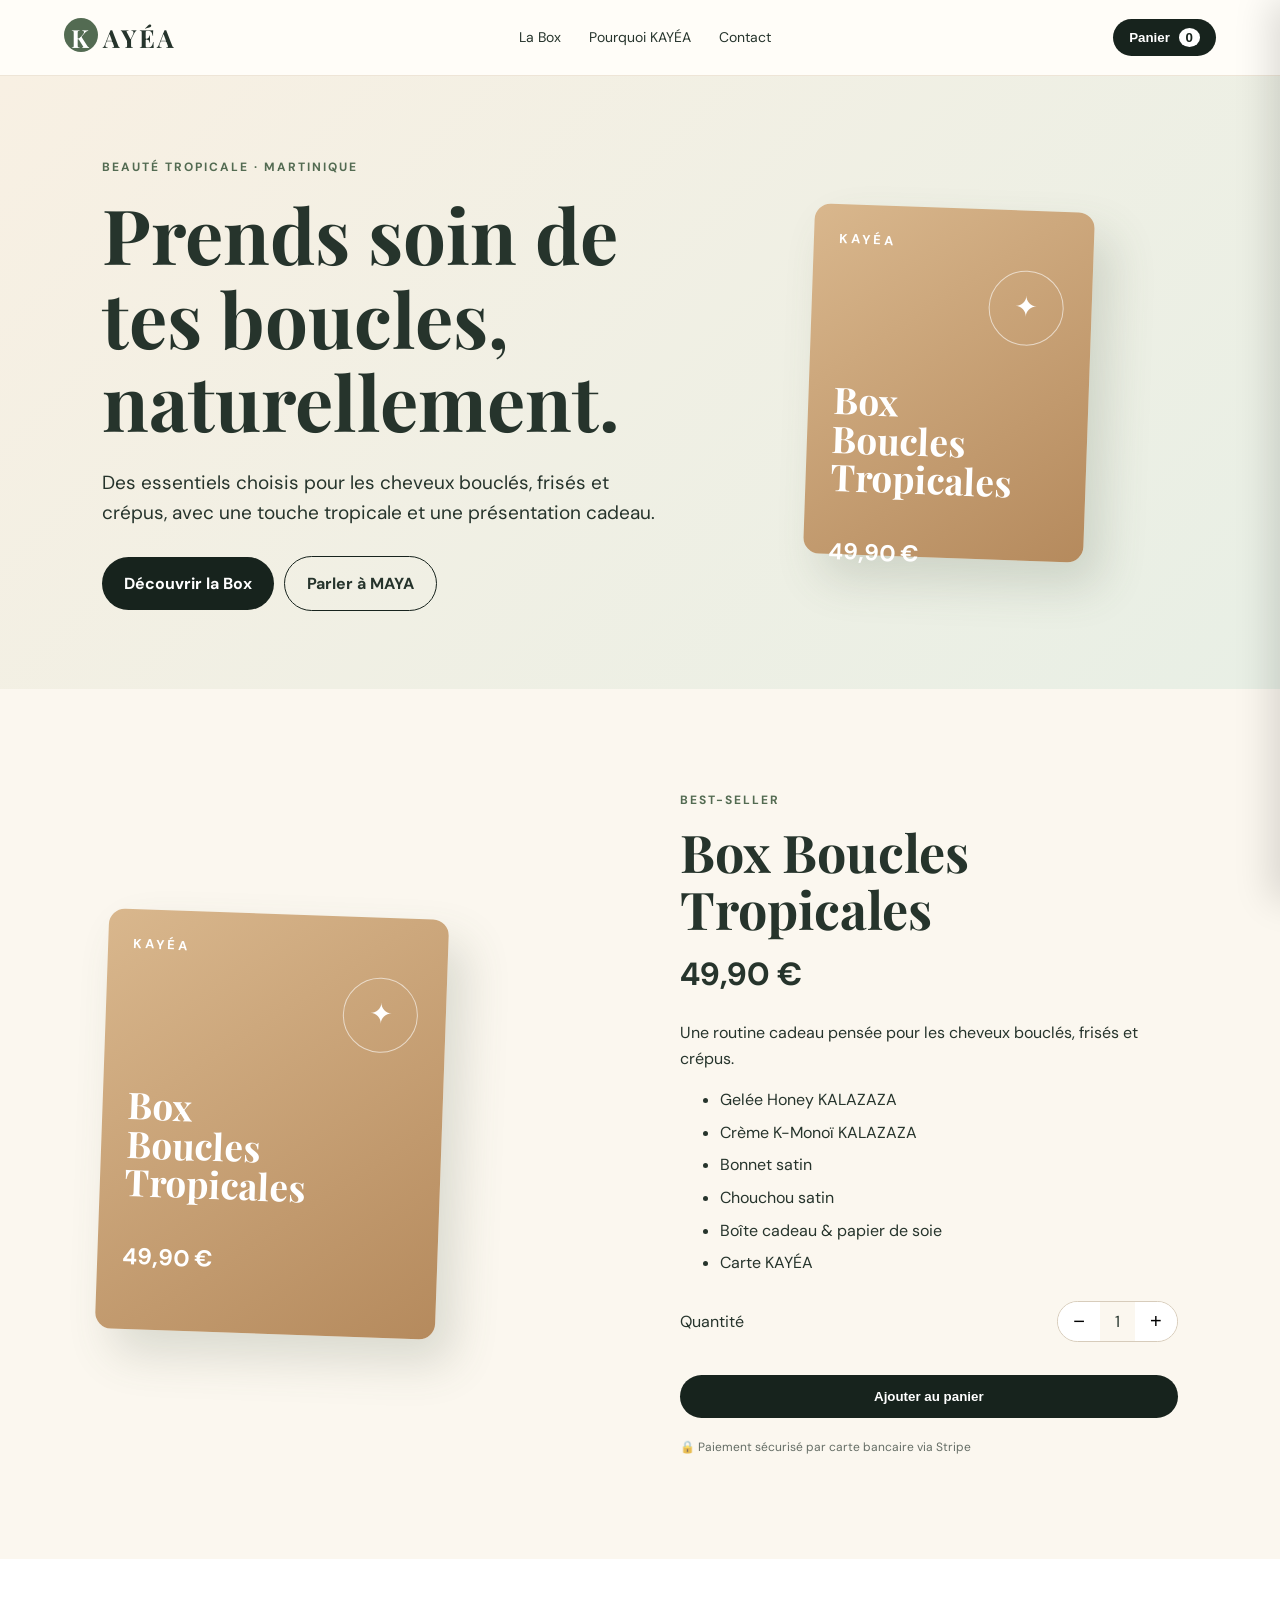
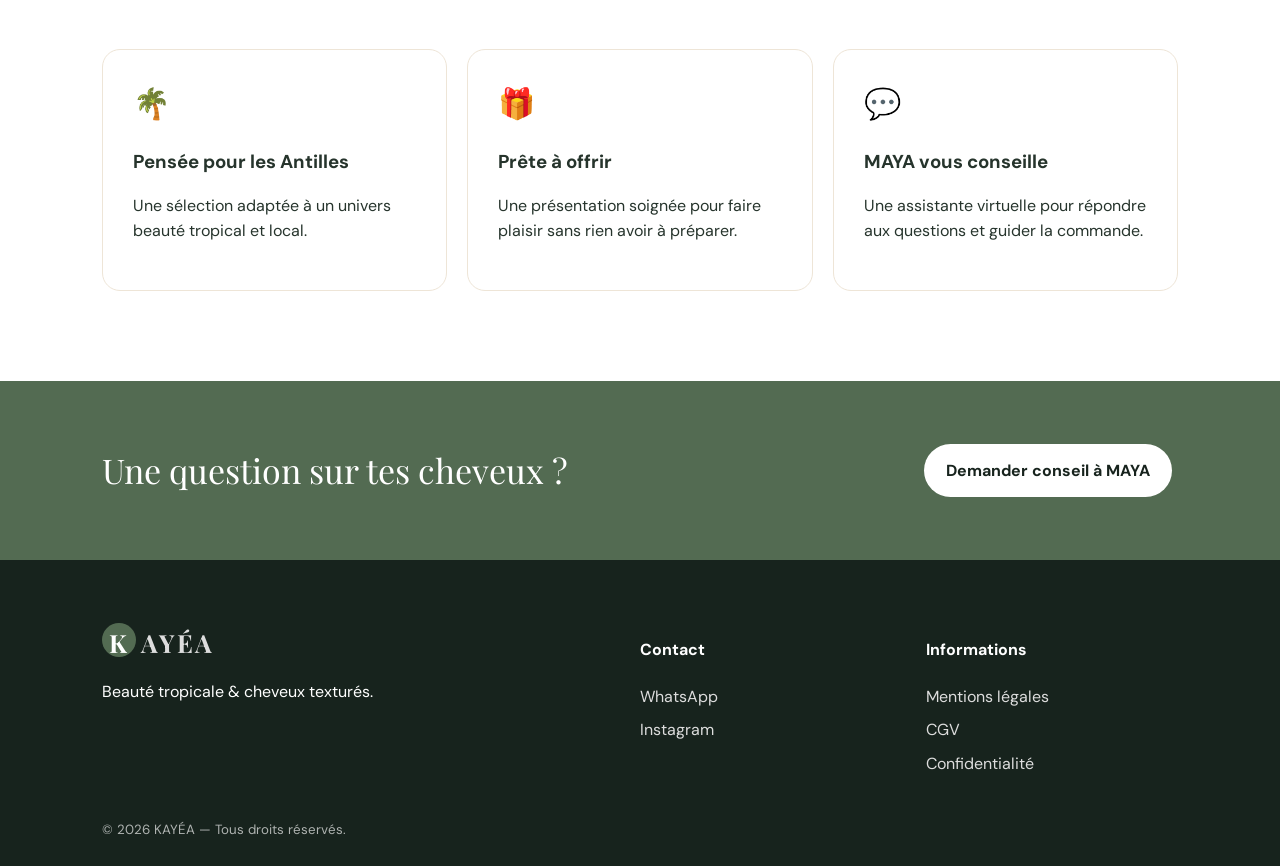
==== index.html @ e31b0b19 "Add files via upload" ====
<!doctype html>
<html lang="fr">
<head>
  <meta charset="utf-8">
  <meta name="viewport" content="width=device-width,initial-scale=1">
  <meta name="description" content="KAYÉA — Beauté tropicale & cheveux texturés en Martinique.">
  <title>KAYÉA — Beauté tropicale</title>
  <link rel="stylesheet" href="style.css">
</head>
<body>
<header class="top">
  <a class="logo" href="#"><span>K</span>AYÉA</a>
  <nav>
    <a href="#produit">La Box</a>
    <a href="#pourquoi">Pourquoi KAYÉA</a>
    <a href="#contact">Contact</a>
  </nav>
  <button class="cart-btn" id="cartOpen">Panier <b id="cartCount">0</b></button>
</header>

<main>
  <section class="hero">
    <div class="hero-copy">
      <p class="eyebrow">BEAUTÉ TROPICALE · MARTINIQUE</p>
      <h1>Prends soin de tes boucles, naturellement.</h1>
      <p class="lead">Des essentiels choisis pour les cheveux bouclés, frisés et crépus, avec une touche tropicale et une présentation cadeau.</p>
      <a class="btn primary" href="#produit">Découvrir la Box</a>
      <a class="btn ghost" href="https://wa.me/59600000000?text=Bonjour%20MAYA%2C%20je%20souhaite%20des%20informations%20sur%20la%20Box%20Boucles%20Tropicales." target="_blank" rel="noopener">Parler à MAYA</a>
    </div>
    <div class="hero-card">
      <div class="box-art">
        <div class="ribbon">KAYÉA</div>
        <div class="jar">✦</div>
        <h3>Box<br>Boucles<br>Tropicales</h3>
        <strong>49,90 €</strong>
      </div>
    </div>
  </section>

  <section id="produit" class="section product-section">
    <div class="product-visual">
      <div class="box-art large">
        <div class="ribbon">KAYÉA</div>
        <div class="jar">✦</div>
        <h3>Box<br>Boucles<br>Tropicales</h3>
        <strong>49,90 €</strong>
      </div>
    </div>
    <div class="product-info">
      <p class="eyebrow">BEST-SELLER</p>
      <h2>Box Boucles Tropicales</h2>
      <div class="price">49,90 €</div>
      <p>Une routine cadeau pensée pour les cheveux bouclés, frisés et crépus.</p>
      <ul>
        <li>Gelée Honey KALAZAZA</li>
        <li>Crème K-Monoï KALAZAZA</li>
        <li>Bonnet satin</li>
        <li>Chouchou satin</li>
        <li>Boîte cadeau & papier de soie</li>
        <li>Carte KAYÉA</li>
      </ul>
      <div class="qty-row">
        <label>Quantité</label>
        <div class="qty">
          <button id="minus">−</button><span id="qty">1</span><button id="plus">+</button>
        </div>
      </div>
      <button class="btn primary wide" id="addCart">Ajouter au panier</button>
      <p class="secure">🔒 Paiement sécurisé par carte bancaire via Stripe</p>
    </div>
  </section>

  <section id="pourquoi" class="section cards">
    <div><span>🌴</span><h3>Pensée pour les Antilles</h3><p>Une sélection adaptée à un univers beauté tropical et local.</p></div>
    <div><span>🎁</span><h3>Prête à offrir</h3><p>Une présentation soignée pour faire plaisir sans rien avoir à préparer.</p></div>
    <div><span>💬</span><h3>MAYA vous conseille</h3><p>Une assistante virtuelle pour répondre aux questions et guider la commande.</p></div>
  </section>

  <section class="banner">
    <p>Une question sur tes cheveux ?</p>
    <a class="btn light" href="https://wa.me/59600000000?text=Bonjour%20MAYA%2C%20j%27aimerais%20des%20conseils%20pour%20mes%20cheveux." target="_blank" rel="noopener">Demander conseil à MAYA</a>
  </section>
</main>

<footer id="contact">
  <div><a class="logo" href="#"><span>K</span>AYÉA</a><p>Beauté tropicale & cheveux texturés.</p></div>
  <div><h4>Contact</h4><a href="https://wa.me/59600000000" target="_blank" rel="noopener">WhatsApp</a><a href="https://instagram.com/kayea.mq" target="_blank" rel="noopener">Instagram</a></div>
  <div><h4>Informations</h4><a href="mentions-legales.html">Mentions légales</a><a href="cgv.html">CGV</a><a href="politique-confidentialite.html">Confidentialité</a></div>
  <small>© <span id="year"></span> KAYÉA — Tous droits réservés.</small>
</footer>

<div class="overlay" id="overlay"></div>
<aside class="cart" id="cart">
  <button class="close" id="cartClose">×</button>
  <h2>Ton panier</h2>
  <div id="cartItems"></div>
  <div class="total"><span>Total</span><strong id="cartTotal">0,00 €</strong></div>
  <a id="payBtn" class="btn primary wide" href="#" target="_blank" rel="noopener">Payer par carte</a>
  <a class="btn whatsapp wide" href="https://wa.me/59600000000?text=Bonjour%20KAY%C3%89A%2C%20je%20souhaite%20passer%20commande." target="_blank" rel="noopener">Commander / question WhatsApp</a>
  <p class="note">Le bouton « Payer par carte » doit être relié à ton lien Stripe Payment Link avant la mise en ligne.</p>
</aside>
<script src="config.js"></script>
<script src="script.js"></script>
</body>
</html>
---- style.css ----
@import url('https://fonts.googleapis.com/css2?family=DM+Sans:wght@400;500;600;700&family=Playfair+Display:wght@600;700&display=swap');
:root{--ink:#26342c;--cream:#fbf7ef;--sand:#eadbc6;--leaf:#536b52;--dark:#17231d;--white:#fff}
*{box-sizing:border-box}html{scroll-behavior:smooth}body{margin:0;font-family:"DM Sans",sans-serif;color:var(--ink);background:var(--cream);line-height:1.6}
a{text-decoration:none;color:inherit}.top{height:76px;padding:0 5vw;display:flex;align-items:center;justify-content:space-between;background:#fffdf8;position:sticky;top:0;z-index:5;border-bottom:1px solid #eee5d7}
.logo{font-family:"Playfair Display",serif;font-size:25px;letter-spacing:2px;font-weight:700}.logo span{display:inline-grid;place-items:center;width:34px;height:34px;border-radius:50%;background:var(--leaf);color:#fff;margin-right:5px}
nav{display:flex;gap:28px;font-size:14px}nav a:hover{opacity:.65}.cart-btn{border:0;background:var(--dark);color:white;border-radius:999px;padding:11px 16px;font-weight:700}.cart-btn b{background:#fff;color:var(--dark);border-radius:50%;padding:2px 7px;margin-left:5px}
.hero{min-height:610px;padding:70px 8vw;display:grid;grid-template-columns:1.1fr .9fr;gap:60px;align-items:center;background:linear-gradient(135deg,#f8f0e3,#e8efe5)}
.eyebrow{font-size:12px;letter-spacing:2px;font-weight:700;color:var(--leaf)}h1,h2{font-family:"Playfair Display",serif;line-height:1.1}h1{font-size:clamp(44px,6vw,76px);max-width:760px;margin:15px 0 25px}.lead{font-size:19px;max-width:620px}
.btn{display:inline-block;border:0;border-radius:999px;padding:14px 22px;font-weight:700;cursor:pointer;margin:8px 6px 8px 0}.primary{background:var(--dark);color:#fff}.ghost{border:1px solid var(--dark)}.light{background:#fff;color:var(--dark)}
.hero-card{display:grid;place-items:center}.box-art{width:280px;height:350px;background:linear-gradient(145deg,#d9b78d,#b58a5d);border-radius:16px;box-shadow:18px 24px 45px #52604a30;padding:25px;position:relative;color:#fff;transform:rotate(2deg)}.box-art.large{width:340px;height:420px}.ribbon{letter-spacing:3px;font-weight:700;font-size:13px}.jar{position:absolute;right:28px;top:60px;border:1px solid #fff9;border-radius:50%;width:75px;height:75px;display:grid;place-items:center;font-size:28px}.box-art h3{font-family:"Playfair Display",serif;font-size:37px;line-height:1.05;margin-top:130px}.box-art strong{font-size:23px}
.section{padding:90px 8vw}.product-section{display:grid;grid-template-columns:1fr 1fr;gap:80px;align-items:center}.product-info h2{font-size:52px;margin:10px 0}.price{font-size:32px;font-weight:700;margin:12px 0 20px}.product-info li{margin:7px 0}.wide{width:100%;text-align:center;margin:8px 0}.qty-row{display:flex;justify-content:space-between;align-items:center;margin:25px 0}.qty{display:flex;align-items:center;border:1px solid #d7ccbb;border-radius:999px;overflow:hidden}.qty button{border:0;background:#fff;padding:8px 15px;font-size:20px}.qty span{min-width:35px;text-align:center}.secure,.note{font-size:12px;opacity:.7}
.cards{display:grid;grid-template-columns:repeat(3,1fr);gap:20px;background:#fff}.cards>div{padding:30px;border:1px solid #eee5d7;border-radius:18px}.cards span{font-size:30px}.cards h3{margin-bottom:5px}
.banner{padding:55px 8vw;background:var(--leaf);color:white;display:flex;align-items:center;justify-content:space-between;gap:25px}.banner p{font-family:"Playfair Display",serif;font-size:34px;margin:0}
footer{padding:55px 8vw 25px;background:var(--dark);color:#fff;display:grid;grid-template-columns:2fr 1fr 1fr;gap:35px}footer a{display:block;margin:8px 0;color:#ddd}footer small{grid-column:1/-1;opacity:.65}
.overlay{position:fixed;inset:0;background:#0008;display:none;z-index:8}.overlay.show{display:block}.cart{position:fixed;right:-430px;top:0;width:min(430px,100%);height:100vh;background:#fff;z-index:9;padding:30px;transition:right .25s;box-shadow:-10px 0 35px #0002;overflow:auto}.cart.open{right:0}.close{float:right;border:0;background:#eee;border-radius:50%;font-size:25px;width:40px;height:40px}.cart h2{font-size:38px}.cart-item{display:flex;justify-content:space-between;gap:15px;border-bottom:1px solid #eee;padding:16px 0}.total{display:flex;justify-content:space-between;font-size:20px;margin:25px 0}.whatsapp{background:#3c9a5b;color:#fff}.empty{opacity:.65;padding:30px 0}
@media(max-width:800px){nav{display:none}.hero,.product-section{grid-template-columns:1fr}.hero{padding-top:45px}.product-section{gap:35px}.box-art,.box-art.large{width:260px;height:330px;margin:auto}.cards{grid-template-columns:1fr}.banner{display:block}footer{grid-template-columns:1fr}}
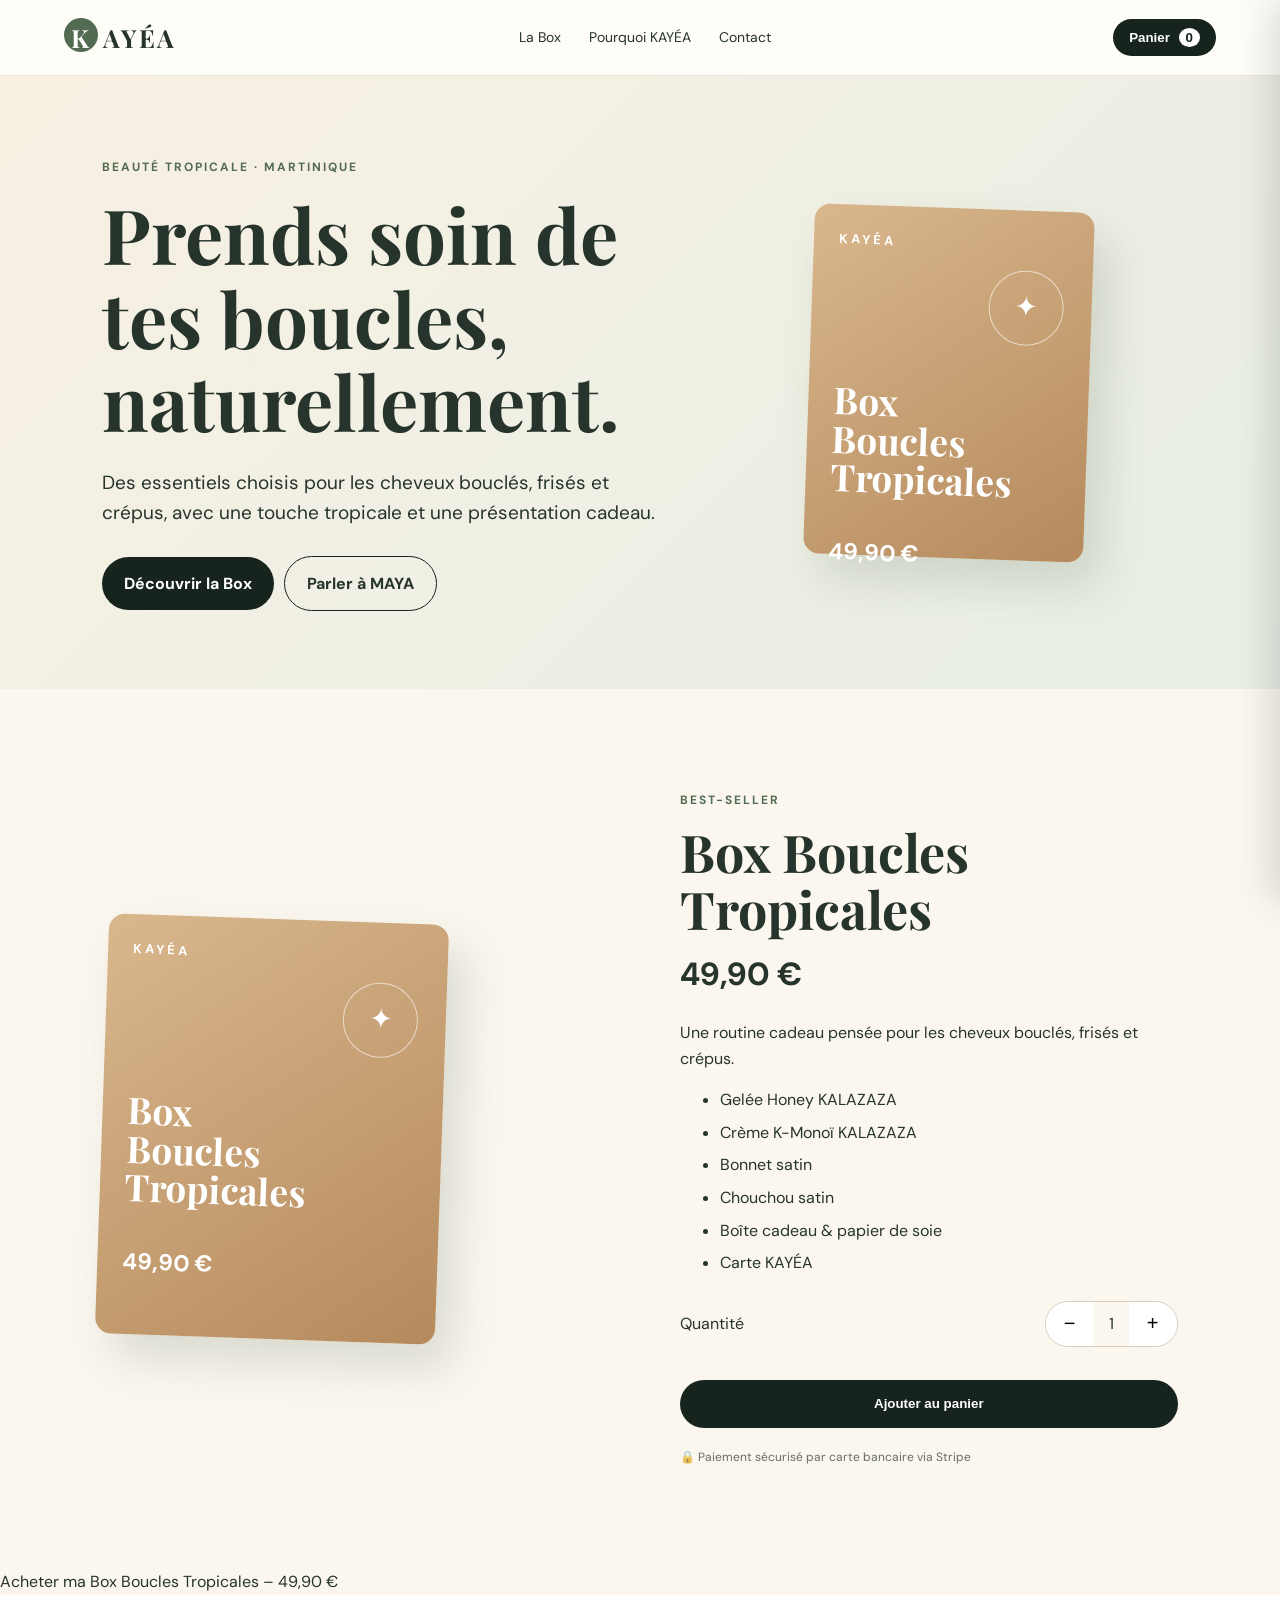
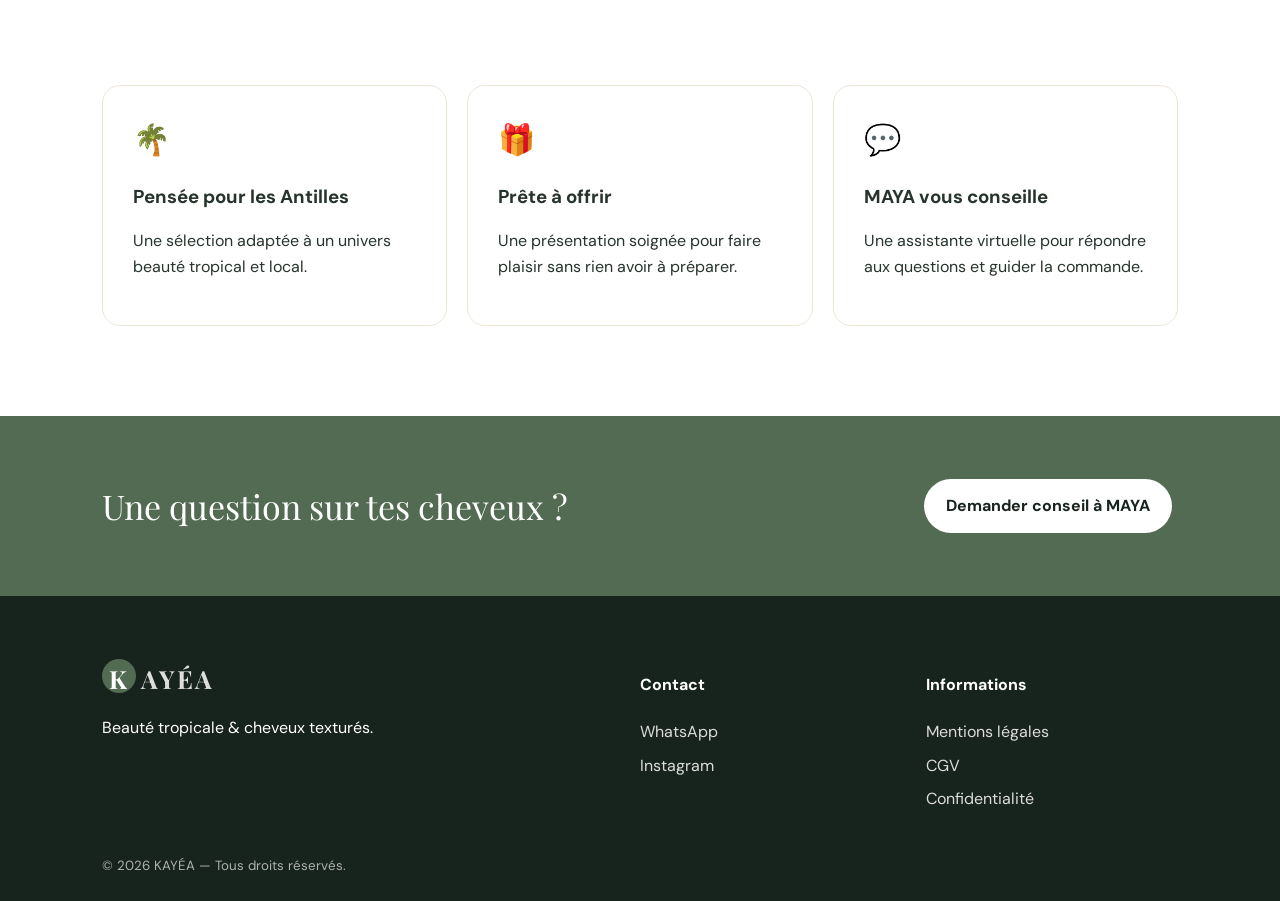
==== commit d3410be5: "Ajout du bouton de paiement Stripe Ajout d'un bouton permettant aux clients d'accéder directement au" ====
--- a/index.html
+++ b/index.html
@@ -69,7 +69,12 @@
       <p class="secure">🔒 Paiement sécurisé par carte bancaire via Stripe</p>
     </div>
   </section>
-
+<a href="https://buy.stripe.com/bJe7sK7q1fDE8Wb2hqcMM00"
+   target="_blank"
+   rel="noopener"
+   class="buy-button">
+  Acheter ma Box Boucles Tropicales – 49,90 €
+</a>
   <section id="pourquoi" class="section cards">
     <div><span>🌴</span><h3>Pensée pour les Antilles</h3><p>Une sélection adaptée à un univers beauté tropical et local.</p></div>
     <div><span>🎁</span><h3>Prête à offrir</h3><p>Une présentation soignée pour faire plaisir sans rien avoir à préparer.</p></div>
@@ -102,4 +107,4 @@
 <script src="config.js"></script>
 <script src="script.js"></script>
 </body>
-</html>+</html>
--- a/style.css
+++ b/style.css
@@ -1,16 +1,503 @@
 @import url('https://fonts.googleapis.com/css2?family=DM+Sans:wght@400;500;600;700&family=Playfair+Display:wght@600;700&display=swap');
-:root{--ink:#26342c;--cream:#fbf7ef;--sand:#eadbc6;--leaf:#536b52;--dark:#17231d;--white:#fff}
-*{box-sizing:border-box}html{scroll-behavior:smooth}body{margin:0;font-family:"DM Sans",sans-serif;color:var(--ink);background:var(--cream);line-height:1.6}
-a{text-decoration:none;color:inherit}.top{height:76px;padding:0 5vw;display:flex;align-items:center;justify-content:space-between;background:#fffdf8;position:sticky;top:0;z-index:5;border-bottom:1px solid #eee5d7}
-.logo{font-family:"Playfair Display",serif;font-size:25px;letter-spacing:2px;font-weight:700}.logo span{display:inline-grid;place-items:center;width:34px;height:34px;border-radius:50%;background:var(--leaf);color:#fff;margin-right:5px}
-nav{display:flex;gap:28px;font-size:14px}nav a:hover{opacity:.65}.cart-btn{border:0;background:var(--dark);color:white;border-radius:999px;padding:11px 16px;font-weight:700}.cart-btn b{background:#fff;color:var(--dark);border-radius:50%;padding:2px 7px;margin-left:5px}
-.hero{min-height:610px;padding:70px 8vw;display:grid;grid-template-columns:1.1fr .9fr;gap:60px;align-items:center;background:linear-gradient(135deg,#f8f0e3,#e8efe5)}
-.eyebrow{font-size:12px;letter-spacing:2px;font-weight:700;color:var(--leaf)}h1,h2{font-family:"Playfair Display",serif;line-height:1.1}h1{font-size:clamp(44px,6vw,76px);max-width:760px;margin:15px 0 25px}.lead{font-size:19px;max-width:620px}
-.btn{display:inline-block;border:0;border-radius:999px;padding:14px 22px;font-weight:700;cursor:pointer;margin:8px 6px 8px 0}.primary{background:var(--dark);color:#fff}.ghost{border:1px solid var(--dark)}.light{background:#fff;color:var(--dark)}
-.hero-card{display:grid;place-items:center}.box-art{width:280px;height:350px;background:linear-gradient(145deg,#d9b78d,#b58a5d);border-radius:16px;box-shadow:18px 24px 45px #52604a30;padding:25px;position:relative;color:#fff;transform:rotate(2deg)}.box-art.large{width:340px;height:420px}.ribbon{letter-spacing:3px;font-weight:700;font-size:13px}.jar{position:absolute;right:28px;top:60px;border:1px solid #fff9;border-radius:50%;width:75px;height:75px;display:grid;place-items:center;font-size:28px}.box-art h3{font-family:"Playfair Display",serif;font-size:37px;line-height:1.05;margin-top:130px}.box-art strong{font-size:23px}
-.section{padding:90px 8vw}.product-section{display:grid;grid-template-columns:1fr 1fr;gap:80px;align-items:center}.product-info h2{font-size:52px;margin:10px 0}.price{font-size:32px;font-weight:700;margin:12px 0 20px}.product-info li{margin:7px 0}.wide{width:100%;text-align:center;margin:8px 0}.qty-row{display:flex;justify-content:space-between;align-items:center;margin:25px 0}.qty{display:flex;align-items:center;border:1px solid #d7ccbb;border-radius:999px;overflow:hidden}.qty button{border:0;background:#fff;padding:8px 15px;font-size:20px}.qty span{min-width:35px;text-align:center}.secure,.note{font-size:12px;opacity:.7}
-.cards{display:grid;grid-template-columns:repeat(3,1fr);gap:20px;background:#fff}.cards>div{padding:30px;border:1px solid #eee5d7;border-radius:18px}.cards span{font-size:30px}.cards h3{margin-bottom:5px}
-.banner{padding:55px 8vw;background:var(--leaf);color:white;display:flex;align-items:center;justify-content:space-between;gap:25px}.banner p{font-family:"Playfair Display",serif;font-size:34px;margin:0}
-footer{padding:55px 8vw 25px;background:var(--dark);color:#fff;display:grid;grid-template-columns:2fr 1fr 1fr;gap:35px}footer a{display:block;margin:8px 0;color:#ddd}footer small{grid-column:1/-1;opacity:.65}
-.overlay{position:fixed;inset:0;background:#0008;display:none;z-index:8}.overlay.show{display:block}.cart{position:fixed;right:-430px;top:0;width:min(430px,100%);height:100vh;background:#fff;z-index:9;padding:30px;transition:right .25s;box-shadow:-10px 0 35px #0002;overflow:auto}.cart.open{right:0}.close{float:right;border:0;background:#eee;border-radius:50%;font-size:25px;width:40px;height:40px}.cart h2{font-size:38px}.cart-item{display:flex;justify-content:space-between;gap:15px;border-bottom:1px solid #eee;padding:16px 0}.total{display:flex;justify-content:space-between;font-size:20px;margin:25px 0}.whatsapp{background:#3c9a5b;color:#fff}.empty{opacity:.65;padding:30px 0}
-@media(max-width:800px){nav{display:none}.hero,.product-section{grid-template-columns:1fr}.hero{padding-top:45px}.product-section{gap:35px}.box-art,.box-art.large{width:260px;height:330px;margin:auto}.cards{grid-template-columns:1fr}.banner{display:block}footer{grid-template-columns:1fr}}
+
+:root{
+--ink:#26342c;
+--cream:#fbf7ef;
+--sand:#eadbc6;
+--leaf:#536b52;
+--dark:#17231d;
+--white:#fff
+}
+
+*{
+box-sizing:border-box
+}
+
+html{
+scroll-behavior:smooth
+}
+
+body{
+margin:0;
+font-family:"DM Sans",sans-serif;
+color:var(--ink);
+background:var(--cream);
+line-height:1.6
+}
+
+a{
+text-decoration:none;
+color:inherit
+}
+
+button,
+a{
+-webkit-tap-highlight-color:transparent
+}
+
+.top{
+min-height:76px;
+padding:12px 5vw;
+display:flex;
+align-items:center;
+justify-content:space-between;
+gap:15px;
+background:#fffdf8;
+position:sticky;
+top:0;
+z-index:5;
+border-bottom:1px solid #eee5d7
+}
+
+.logo{
+font-family:"Playfair Display",serif;
+font-size:25px;
+letter-spacing:2px;
+font-weight:700
+}
+
+.logo span{
+display:inline-grid;
+place-items:center;
+width:34px;
+height:34px;
+border-radius:50%;
+background:var(--leaf);
+color:#fff;
+margin-right:5px
+}
+
+nav{
+display:flex;
+gap:28px;
+font-size:14px
+}
+
+nav a:hover{
+opacity:.65
+}
+
+.cart-btn{
+border:0;
+background:var(--dark);
+color:white;
+border-radius:999px;
+padding:11px 16px;
+font-weight:700;
+cursor:pointer
+}
+
+.cart-btn b{
+background:#fff;
+color:var(--dark);
+border-radius:50%;
+padding:2px 7px;
+margin-left:5px
+}
+
+.hero{
+min-height:610px;
+padding:70px 8vw;
+display:grid;
+grid-template-columns:1.1fr .9fr;
+gap:60px;
+align-items:center;
+background:linear-gradient(135deg,#f8f0e3,#e8efe5)
+}
+
+.eyebrow{
+font-size:12px;
+letter-spacing:2px;
+font-weight:700;
+color:var(--leaf)
+}
+
+h1,
+h2{
+font-family:"Playfair Display",serif;
+line-height:1.1
+}
+
+h1{
+font-size:clamp(44px,6vw,76px);
+max-width:760px;
+margin:15px 0 25px
+}
+
+.lead{
+font-size:19px;
+max-width:620px
+}
+
+.btn{
+display:inline-block;
+border:0;
+border-radius:999px;
+padding:14px 22px;
+font-weight:700;
+cursor:pointer;
+margin:8px 6px 8px 0;
+min-height:48px
+}
+
+.primary{
+background:var(--dark);
+color:#fff
+}
+
+.ghost{
+border:1px solid var(--dark)
+}
+
+.light{
+background:#fff;
+color:var(--dark)
+}
+
+.hero-card{
+display:grid;
+place-items:center
+}
+
+.box-art{
+width:280px;
+height:350px;
+background:linear-gradient(145deg,#d9b78d,#b58a5d);
+border-radius:16px;
+box-shadow:18px 24px 45px #52604a30;
+padding:25px;
+position:relative;
+color:#fff;
+transform:rotate(2deg)
+}
+
+.box-art.large{
+width:340px;
+height:420px
+}
+
+.ribbon{
+letter-spacing:3px;
+font-weight:700;
+font-size:13px
+}
+
+.jar{
+position:absolute;
+right:28px;
+top:60px;
+border:1px solid #fff9;
+border-radius:50%;
+width:75px;
+height:75px;
+display:grid;
+place-items:center;
+font-size:28px
+}
+
+.box-art h3{
+font-family:"Playfair Display",serif;
+font-size:37px;
+line-height:1.05;
+margin-top:130px
+}
+
+.box-art strong{
+font-size:23px
+}
+
+.section{
+padding:90px 8vw
+}
+
+.product-section{
+display:grid;
+grid-template-columns:1fr 1fr;
+gap:80px;
+align-items:center
+}
+
+.product-info h2{
+font-size:52px;
+margin:10px 0
+}
+
+.price{
+font-size:32px;
+font-weight:700;
+margin:12px 0 20px
+}
+
+.product-info li{
+margin:7px 0
+}
+
+.wide{
+width:100%;
+text-align:center;
+margin:8px 0
+}
+
+.qty-row{
+display:flex;
+justify-content:space-between;
+align-items:center;
+margin:25px 0
+}
+
+.qty{
+display:flex;
+align-items:center;
+border:1px solid #d7ccbb;
+border-radius:999px;
+overflow:hidden
+}
+
+.qty button{
+border:0;
+background:#fff;
+padding:8px 15px;
+font-size:20px;
+min-width:48px;
+min-height:44px;
+cursor:pointer
+}
+
+.qty span{
+min-width:35px;
+text-align:center
+}
+
+.secure,
+.note{
+font-size:12px;
+opacity:.7
+}
+
+.cards{
+display:grid;
+grid-template-columns:repeat(3,1fr);
+gap:20px;
+background:#fff
+}
+
+.cards>div{
+padding:30px;
+border:1px solid #eee5d7;
+border-radius:18px
+}
+
+.cards span{
+font-size:30px
+}
+
+.cards h3{
+margin-bottom:5px
+}
+
+.banner{
+padding:55px 8vw;
+background:var(--leaf);
+color:white;
+display:flex;
+align-items:center;
+justify-content:space-between;
+gap:25px
+}
+
+.banner p{
+font-family:"Playfair Display",serif;
+font-size:34px;
+margin:0
+}
+
+footer{
+padding:55px 8vw 25px;
+background:var(--dark);
+color:#fff;
+display:grid;
+grid-template-columns:2fr 1fr 1fr;
+gap:35px
+}
+
+footer a{
+display:block;
+margin:8px 0;
+color:#ddd
+}
+
+footer small{
+grid-column:1/-1;
+opacity:.65
+}
+
+.overlay{
+position:fixed;
+inset:0;
+background:#0008;
+display:none;
+z-index:8
+}
+
+.overlay.show{
+display:block
+}
+
+.cart{
+position:fixed;
+right:-430px;
+top:0;
+width:min(430px,100%);
+height:100vh;
+background:#fff;
+z-index:9;
+padding:30px;
+transition:right .25s;
+box-shadow:-10px 0 35px #0002;
+overflow:auto
+}
+
+.cart.open{
+right:0
+}
+
+.close{
+float:right;
+border:0;
+background:#eee;
+border-radius:50%;
+font-size:25px;
+width:40px;
+height:40px;
+cursor:pointer
+}
+
+.cart h2{
+font-size:38px
+}
+
+.cart-item{
+display:flex;
+justify-content:space-between;
+gap:15px;
+border-bottom:1px solid #eee;
+padding:16px 0
+}
+
+.total{
+display:flex;
+justify-content:space-between;
+font-size:20px;
+margin:25px 0
+}
+
+.whatsapp{
+background:#3c9a5b;
+color:#fff
+}
+
+.empty{
+opacity:.65;
+padding:30px 0
+}
+
+@media(max-width:800px){
+
+nav{
+display:none
+}
+
+.top{
+padding:10px 4vw
+}
+
+.logo{
+font-size:21px
+}
+
+.cart-btn{
+padding:10px 13px
+}
+
+.hero,
+.product-section{
+grid-template-columns:1fr
+}
+
+.hero{
+padding:45px 6vw 60px;
+min-height:auto;
+gap:35px
+}
+
+h1{
+font-size:clamp(40px,12vw,58px)
+}
+
+.lead{
+font-size:17px
+}
+
+.btn{
+width:100%;
+text-align:center;
+margin:6px 0
+}
+
+.hero-card{
+margin-top:10px
+}
+
+.box-art,
+.box-art.large{
+width:260px;
+height:330px;
+margin:auto
+}
+
+.box-art h3{
+font-size:32px;
+margin-top:120px
+}
+
+.section{
+padding:60px 6vw
+}
+
+.product-section{
+gap:35px
+}
+
+.product-info h2{
+font-size:40px
+}
+
+.cards{
+grid-template-columns:1fr;
+padding-left:6vw;
+padding-right:6vw
+}
+
+.banner{
+display:block;
+padding:45px 6vw
+}
+
+.banner p{
+font-size:29px;
+margin-bottom:20px
+}
+
+footer{
+grid-template-columns:1fr;
+padding:45px 6vw 25px
+}
+
+footer small{
+grid-column:auto
+}
+
+.cart{
+padding:24px 20px
+}
+}
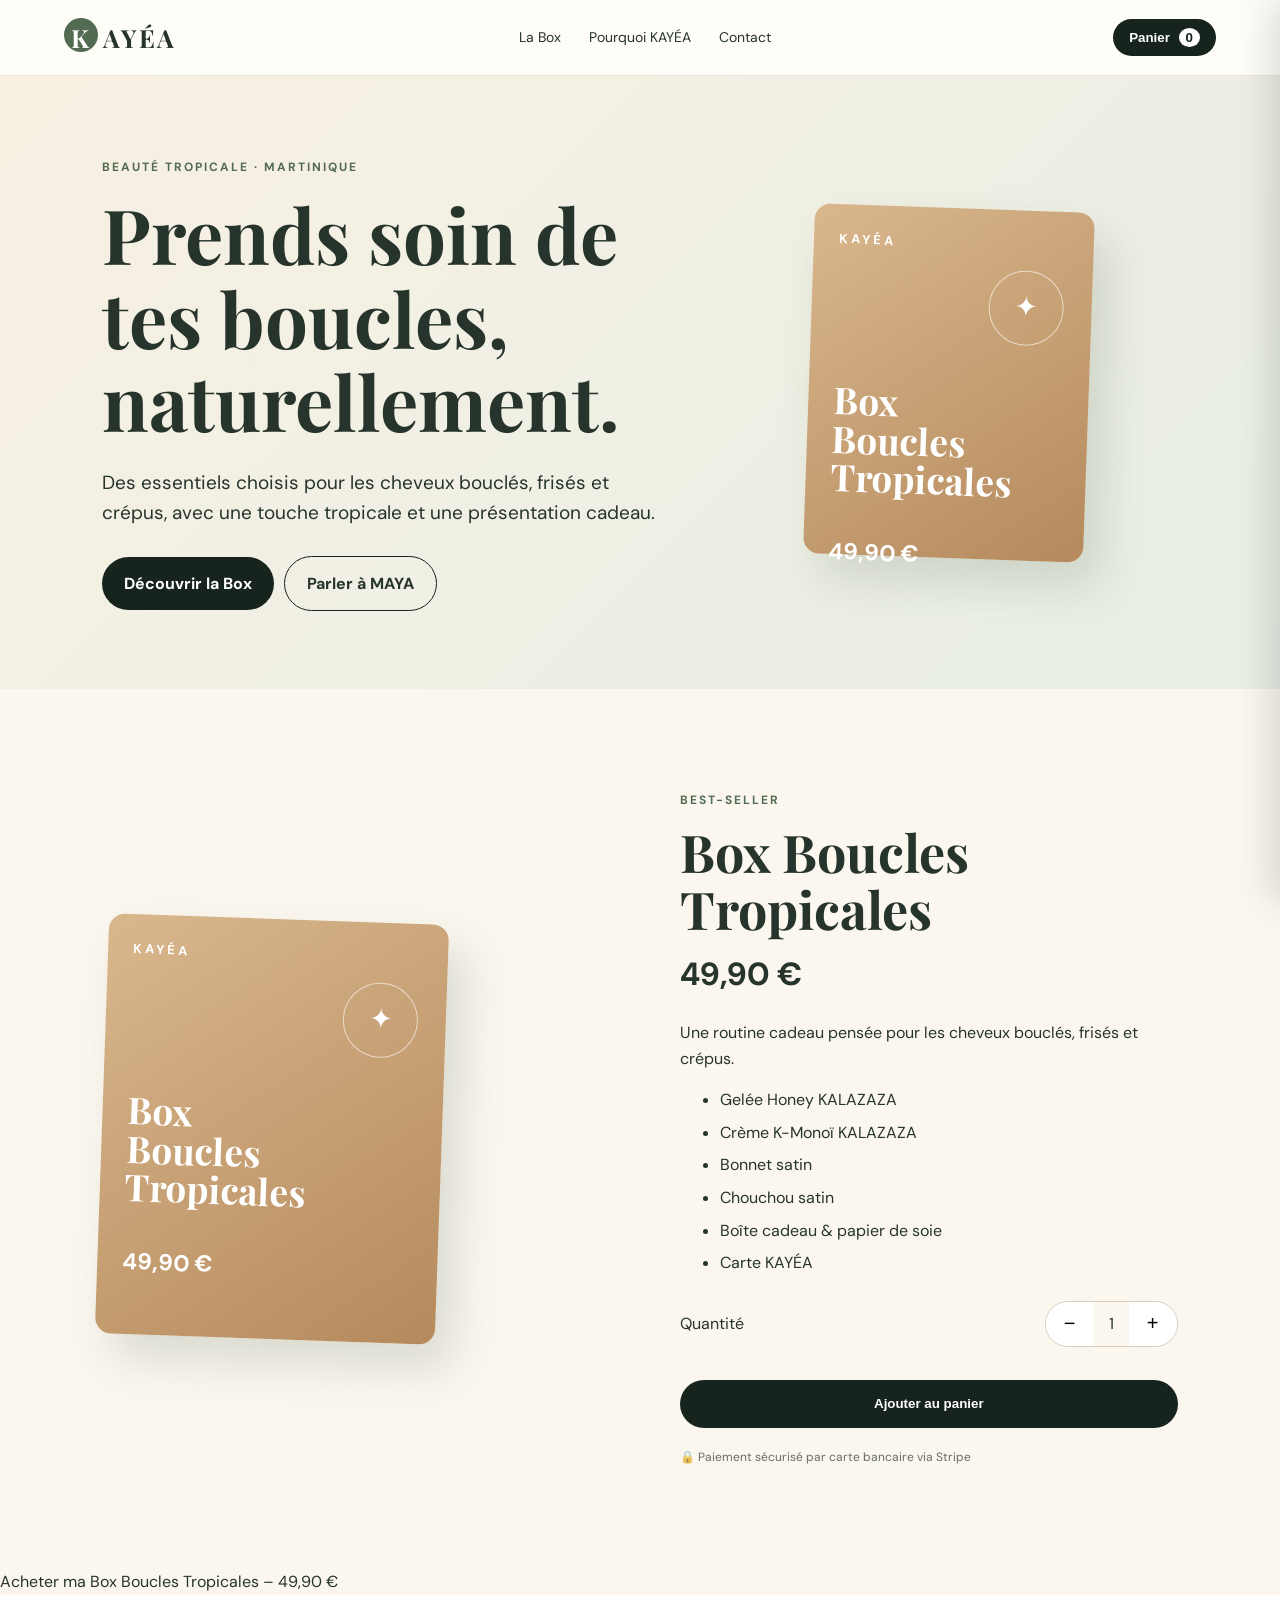
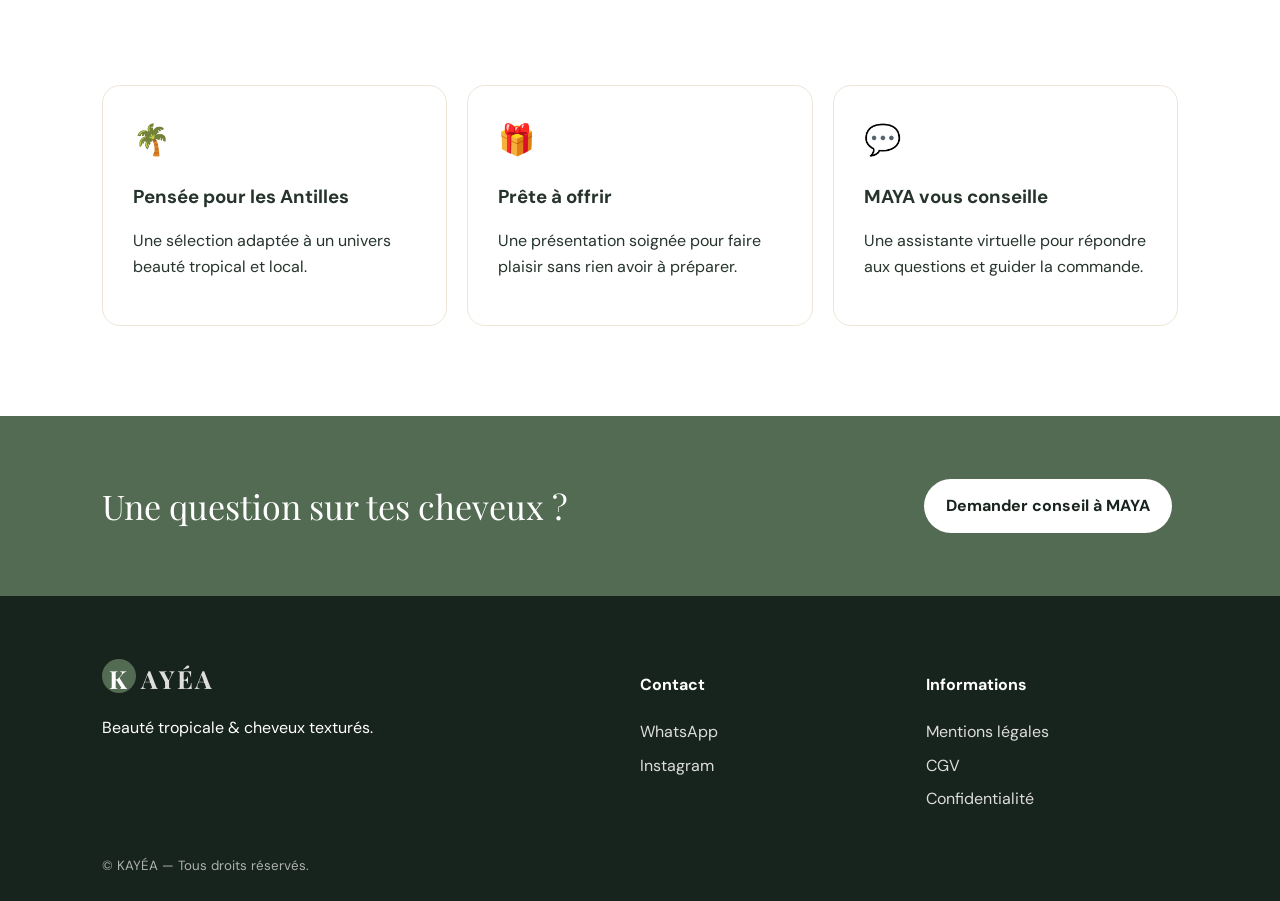
==== commit d02549d5: "Correction Removed the config.js script from the HTML file." ====
--- a/index.html
+++ b/index.html
@@ -25,7 +25,7 @@
       <h1>Prends soin de tes boucles, naturellement.</h1>
       <p class="lead">Des essentiels choisis pour les cheveux bouclés, frisés et crépus, avec une touche tropicale et une présentation cadeau.</p>
       <a class="btn primary" href="#produit">Découvrir la Box</a>
-      <a class="btn ghost" href="https://wa.me/59600000000?text=Bonjour%20MAYA%2C%20je%20souhaite%20des%20informations%20sur%20la%20Box%20Boucles%20Tropicales." target="_blank" rel="noopener">Parler à MAYA</a>
+      <a class="btn ghost" href="https://wa.me/596696305025?text=Bonjour%20MAYA%2C%20je%20souhaite%20des%20informations%20sur%20la%20Box%20Boucles%20Tropicales." target="_blank" rel="noopener">Parler à MAYA</a>
     </div>
     <div class="hero-card">
       <div class="box-art">
@@ -83,13 +83,13 @@
 
   <section class="banner">
     <p>Une question sur tes cheveux ?</p>
-    <a class="btn light" href="https://wa.me/59600000000?text=Bonjour%20MAYA%2C%20j%27aimerais%20des%20conseils%20pour%20mes%20cheveux." target="_blank" rel="noopener">Demander conseil à MAYA</a>
+    <a class="btn light" href="https://wa.me/596696305025?text=Bonjour%20MAYA%2C%20j%27aimerais%20des%20conseils%20pour%20mes%20cheveux." target="_blank" rel="noopener">Demander conseil à MAYA</a>
   </section>
 </main>
 
 <footer id="contact">
   <div><a class="logo" href="#"><span>K</span>AYÉA</a><p>Beauté tropicale & cheveux texturés.</p></div>
-  <div><h4>Contact</h4><a href="https://wa.me/59600000000" target="_blank" rel="noopener">WhatsApp</a><a href="https://instagram.com/kayea.mq" target="_blank" rel="noopener">Instagram</a></div>
+  <div><h4>Contact</h4><a href="https://wa.me/596696305025" target="_blank" rel="noopener">WhatsApp</a><a href="https://instagram.com/kayea.mq" target="_blank" rel="noopener">Instagram</a></div>
   <div><h4>Informations</h4><a href="mentions-legales.html">Mentions légales</a><a href="cgv.html">CGV</a><a href="politique-confidentialite.html">Confidentialité</a></div>
   <small>© <span id="year"></span> KAYÉA — Tous droits réservés.</small>
 </footer>
@@ -100,11 +100,10 @@
   <h2>Ton panier</h2>
   <div id="cartItems"></div>
   <div class="total"><span>Total</span><strong id="cartTotal">0,00 €</strong></div>
-  <a id="payBtn" class="btn primary wide" href="#" target="_blank" rel="noopener">Payer par carte</a>
-  <a class="btn whatsapp wide" href="https://wa.me/59600000000?text=Bonjour%20KAY%C3%89A%2C%20je%20souhaite%20passer%20commande." target="_blank" rel="noopener">Commander / question WhatsApp</a>
-  <p class="note">Le bouton « Payer par carte » doit être relié à ton lien Stripe Payment Link avant la mise en ligne.</p>
+  <a id="payBtn" class="btn primary wide" href="https://buy.stripe.com/bJe7sK7q1fDE8Wb2hqcMM00" target="_blank" rel="noopener">Payer par carte</a>
+  <a class="btn whatsapp wide" href="https://wa.me/596696305025?text=Bonjour%20KAY%C3%89A%2C%20je%20souhaite%20passer%20commande." target="_blank" rel="noopener">Commander / question WhatsApp</a>
+  <p class="note">🔒 Paiement sécurisé par carte bancaire via Stripe.</p>
 </aside>
-<script src="config.js"></script>
 <script src="script.js"></script>
 </body>
 </html>
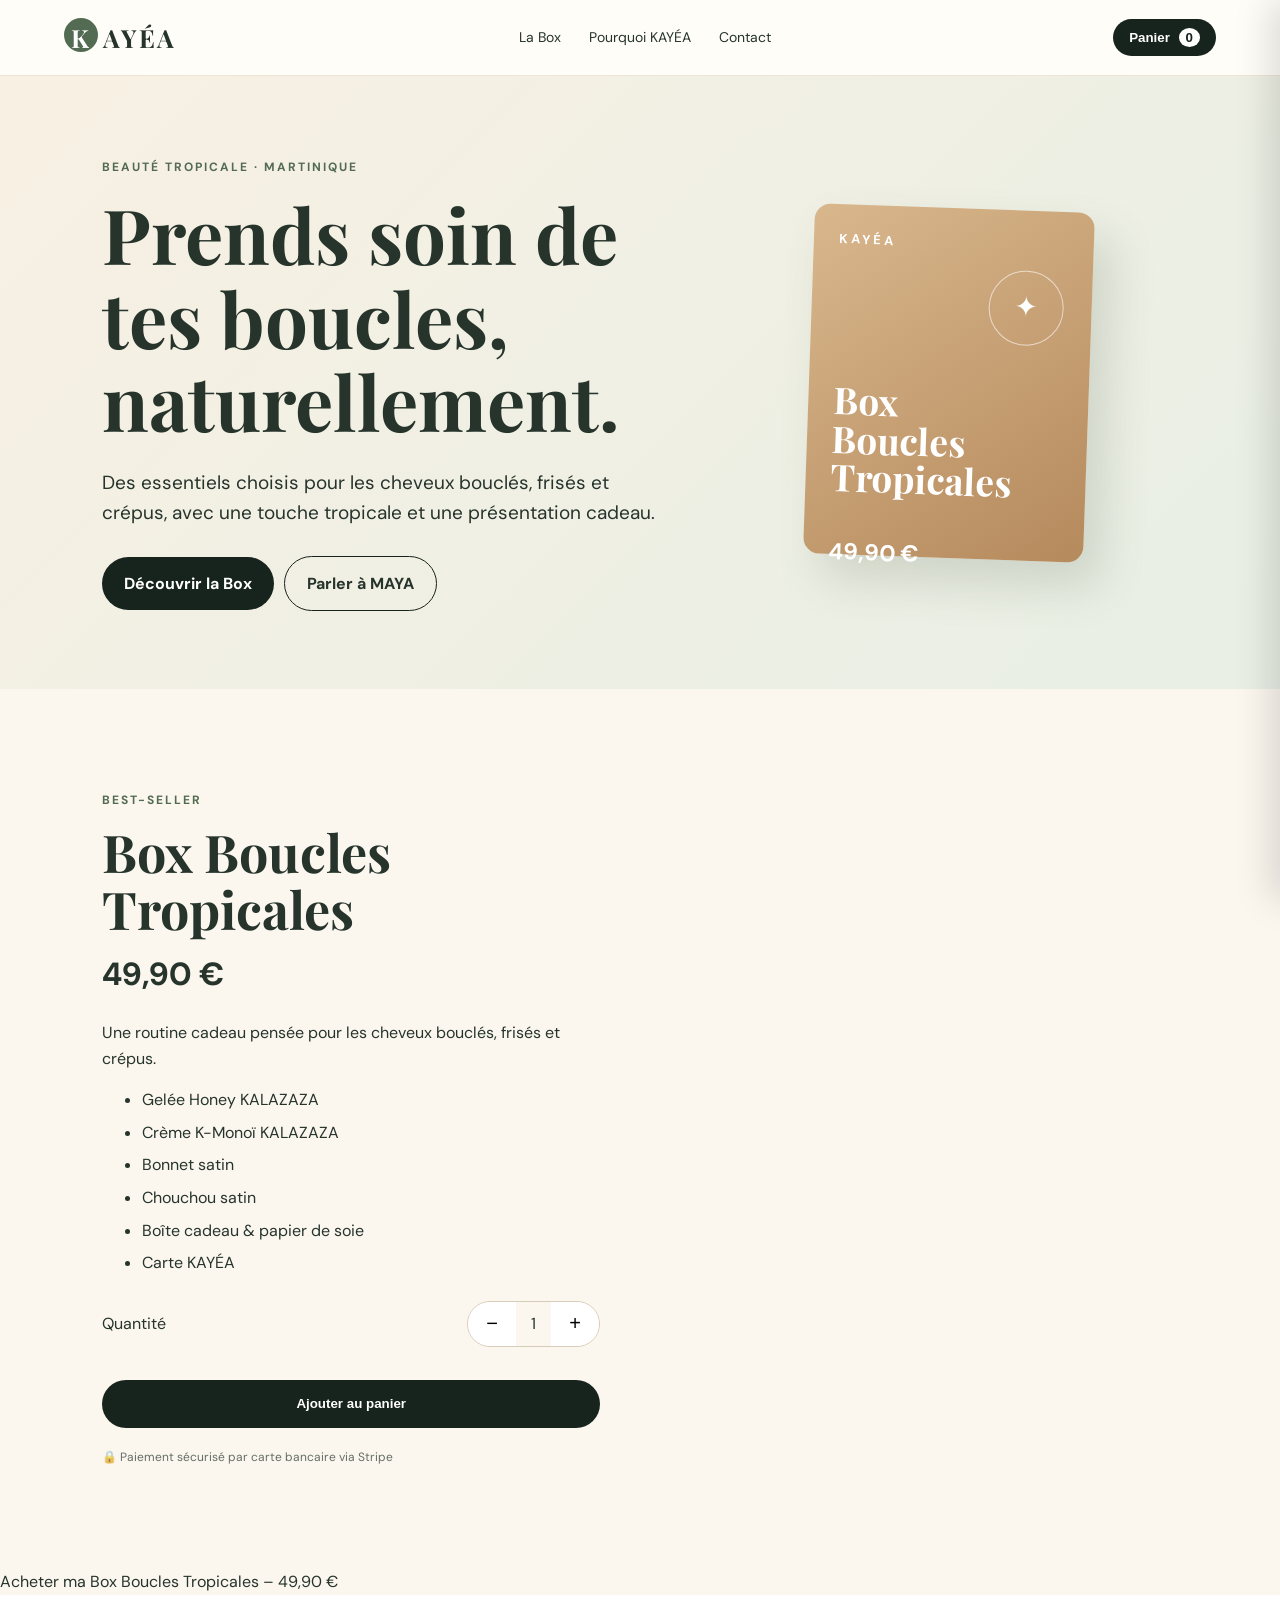
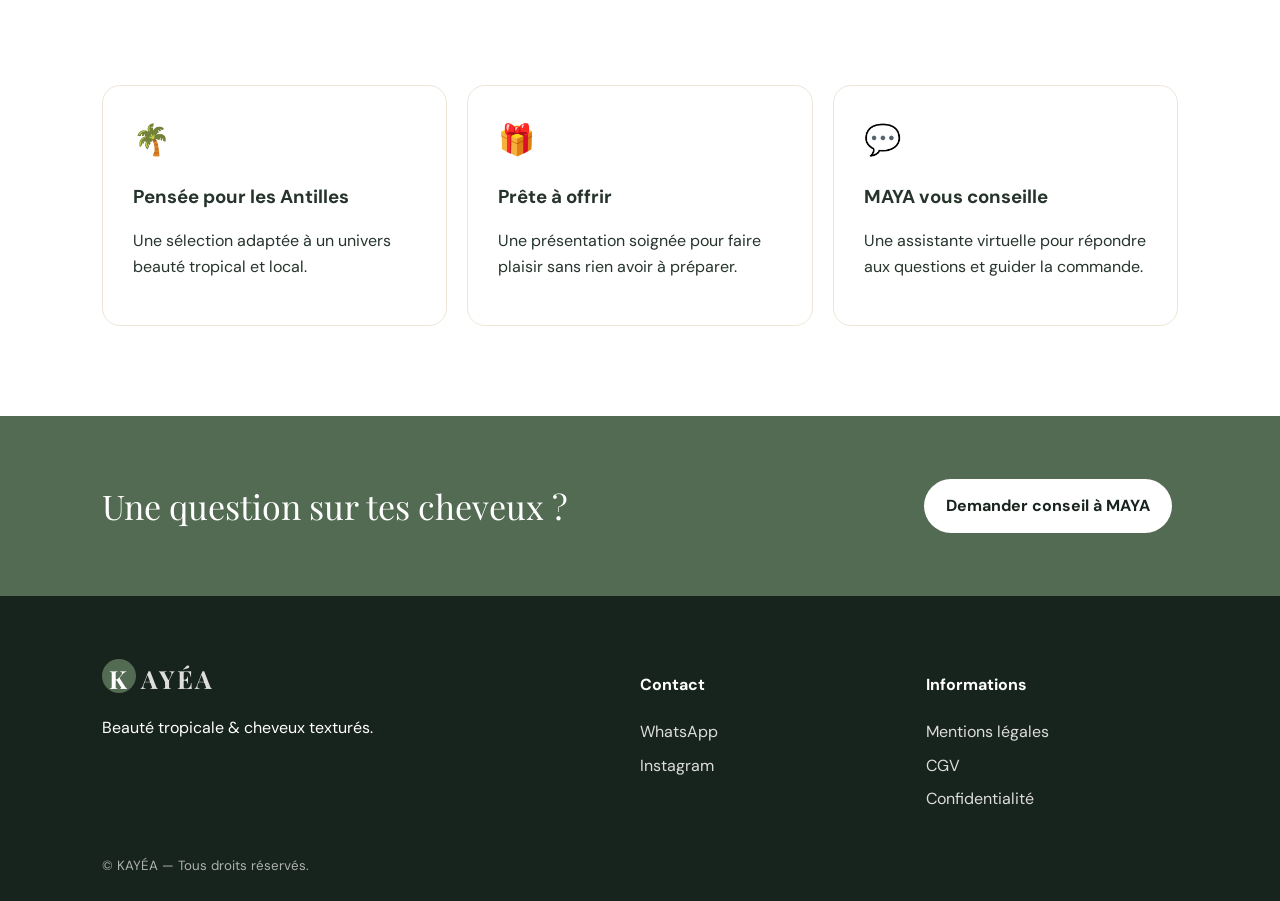
==== commit cc2b0a25: "Correction Removed product visual section for Box Boucles Tropicales." ====
--- a/index.html
+++ b/index.html
@@ -38,14 +38,6 @@
   </section>
 
   <section id="produit" class="section product-section">
-    <div class="product-visual">
-      <div class="box-art large">
-        <div class="ribbon">KAYÉA</div>
-        <div class="jar">✦</div>
-        <h3>Box<br>Boucles<br>Tropicales</h3>
-        <strong>49,90 €</strong>
-      </div>
-    </div>
     <div class="product-info">
       <p class="eyebrow">BEST-SELLER</p>
       <h2>Box Boucles Tropicales</h2>
@@ -104,6 +96,113 @@
   <a class="btn whatsapp wide" href="https://wa.me/596696305025?text=Bonjour%20KAY%C3%89A%2C%20je%20souhaite%20passer%20commande." target="_blank" rel="noopener">Commander / question WhatsApp</a>
   <p class="note">🔒 Paiement sécurisé par carte bancaire via Stripe.</p>
 </aside>
-<script src="script.js"></script>
+<script>
+document.addEventListener("DOMContentLoaded", function () {
+
+  let quantity = 1;
+  let cartQuantity = 0;
+  const price = 49.90;
+
+  const qty = document.getElementById("qty");
+  const plus = document.getElementById("plus");
+  const minus = document.getElementById("minus");
+  const addCart = document.getElementById("addCart");
+
+  const cartOpen = document.getElementById("cartOpen");
+  const cartClose = document.getElementById("cartClose");
+  const cart = document.getElementById("cart");
+  const overlay = document.getElementById("overlay");
+
+  const cartItems = document.getElementById("cartItems");
+  const cartTotal = document.getElementById("cartTotal");
+  const cartCount = document.getElementById("cartCount");
+
+  function updateQuantity() {
+    qty.textContent = quantity;
+  }
+
+  function updateCart() {
+
+    cartCount.textContent = cartQuantity;
+
+    if (cartQuantity === 0) {
+      cartItems.innerHTML = "<p>Ton panier est vide.</p>";
+      cartTotal.textContent = "0,00 €";
+      return;
+    }
+
+    const total = price * cartQuantity;
+
+    cartItems.innerHTML = `
+      <div class="cart-item">
+        <strong>Box Boucles Tropicales</strong>
+        <p>49,90 € × ${cartQuantity}</p>
+
+        <div>
+          <button type="button" id="cartMinus">−</button>
+          <span>${cartQuantity}</span>
+          <button type="button" id="cartPlus">+</button>
+        </div>
+      </div>
+    `;
+
+    cartTotal.textContent =
+      total.toFixed(2).replace(".", ",") + " €";
+
+    document.getElementById("cartMinus").onclick = function () {
+      if (cartQuantity > 0) {
+        cartQuantity--;
+        updateCart();
+      }
+    };
+
+    document.getElementById("cartPlus").onclick = function () {
+      cartQuantity++;
+      updateCart();
+    };
+  }
+
+  plus.onclick = function () {
+    quantity++;
+    updateQuantity();
+  };
+
+  minus.onclick = function () {
+    if (quantity > 1) {
+      quantity--;
+      updateQuantity();
+    }
+  };
+
+  addCart.onclick = function () {
+    cartQuantity += quantity;
+    updateCart();
+
+    cart.classList.add("open");
+    overlay.classList.add("show");
+  };
+
+  cartOpen.onclick = function () {
+    cart.classList.add("open");
+    overlay.classList.add("show");
+    updateCart();
+  };
+
+  cartClose.onclick = function () {
+    cart.classList.remove("open");
+    overlay.classList.remove("show");
+  };
+
+  overlay.onclick = function () {
+    cart.classList.remove("open");
+    overlay.classList.remove("show");
+  };
+
+  updateQuantity();
+  updateCart();
+
+});
+</script>
+
 </body>
 </html>
